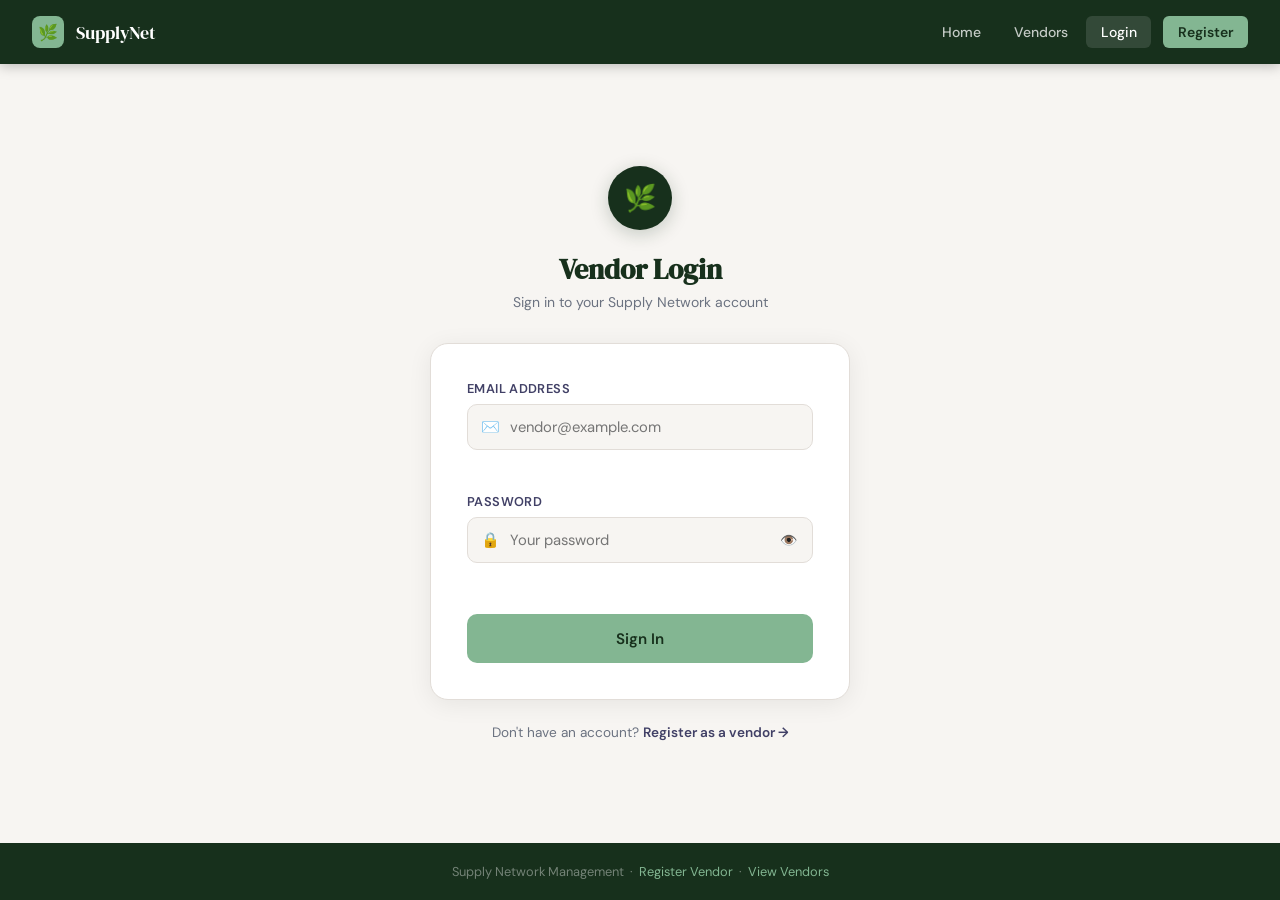
==== SupplyNetworkManagement/wwwroot/login.html @ 8d9d0550 "Add vendor registration, login, and vendor list frontend pages" ====
<!DOCTYPE html>
<html lang="en">
<head>
  <meta charset="UTF-8"/>
  <meta name="viewport" content="width=device-width, initial-scale=1.0"/>
  <title>Vendor Login · Supply Network Management</title>
  <link rel="preconnect" href="https://fonts.googleapis.com">
  <link rel="preconnect" href="https://fonts.gstatic.com" crossorigin>
  <link href="https://fonts.googleapis.com/css2?family=DM+Serif+Display:ital@0;1&family=DM+Sans:opsz,wght@9..40,300;9..40,400;9..40,500;9..40,600&display=swap" rel="stylesheet">
  <style>
    :root {
      --evergreen:       #17301c;
      --muted-teal:      #83b692;
      --midnight-violet: #310a31;
      --thistle:         #d6c3c9;
      --twilight-indigo: #414066;
      --bg:              #f7f5f2;
      --surface:         #ffffff;
      --text:            #1a1a1a;
      --text-muted:      #6b7280;
      --border:          #e2ddd8;
      --error:           #c0392b;
    }

    *, *::before, *::after { margin: 0; padding: 0; box-sizing: border-box; }

    body {
      font-family: 'DM Sans', sans-serif;
      background: var(--bg);
      color: var(--text);
      min-height: 100vh;
      display: flex; flex-direction: column;
    }

    header {
      background: var(--evergreen);
      padding: 0 2rem;
      display: flex; align-items: center; justify-content: space-between;
      height: 64px;
      position: sticky; top: 0; z-index: 100;
      box-shadow: 0 2px 12px rgba(0,0,0,.25);
    }
    .logo { display: flex; align-items: center; gap: .75rem; text-decoration: none; }
    .logo-icon {
      width: 32px; height: 32px; background: var(--muted-teal);
      border-radius: 8px; display: flex; align-items: center; justify-content: center; font-size: 16px;
    }
    .logo-text { font-family: 'DM Serif Display', serif; font-size: 1.15rem; color: #fff; }
    nav { display: flex; gap: .25rem; align-items: center; }
    nav a {
      color: rgba(255,255,255,.75); text-decoration: none;
      font-size: .875rem; font-weight: 500;
      padding: .45rem .9rem; border-radius: 6px;
      transition: color .2s, background .2s;
    }
    nav a:hover { color: #fff; background: rgba(255,255,255,.1); }
    nav a.active { color: #fff; background: rgba(255,255,255,.12); }
    nav a.cta { background: var(--muted-teal); color: var(--evergreen); font-weight: 600; margin-left: .5rem; }
    nav a.cta:hover { background: #96c5a3; }

    /* ── MAIN ── */
    .page {
      flex: 1;
      display: flex; align-items: center; justify-content: center;
      padding: 3rem 1.5rem;
      background: var(--bg);
    }

    .login-wrap {
      width: 100%; max-width: 420px;
      animation: slideUp .45s ease both;
    }

    @keyframes slideUp {
      from { opacity: 0; transform: translateY(24px); }
      to   { opacity: 1; transform: translateY(0); }
    }

    .login-header {
      text-align: center;
      margin-bottom: 2rem;
    }

    .login-avatar {
      width: 64px; height: 64px;
      background: var(--evergreen); border-radius: 50%;
      display: flex; align-items: center; justify-content: center;
      font-size: 26px;
      margin: 0 auto 1.25rem;
      box-shadow: 0 4px 18px rgba(23,48,28,.22);
    }

    .login-header h1 {
      font-family: 'DM Serif Display', serif;
      font-size: 1.75rem; color: var(--evergreen);
    }
    .login-header p { font-size: .875rem; color: var(--text-muted); margin-top: .3rem; }

    /* ── CARD ── */
    .form-card {
      background: var(--surface);
      border-radius: 18px;
      border: 1px solid var(--border);
      padding: 2.25rem;
      box-shadow: 0 4px 24px rgba(0,0,0,.07);
    }

    .field-group { display: flex; flex-direction: column; gap: 1.25rem; }
    .field { display: flex; flex-direction: column; gap: .45rem; }
    label {
      font-size: .8rem; font-weight: 600;
      letter-spacing: .03em; text-transform: uppercase;
      color: var(--twilight-indigo);
    }

    .input-wrap { position: relative; display: flex; align-items: center; }
    .input-icon {
      position: absolute; left: 14px;
      font-size: 15px; color: var(--text-muted); pointer-events: none;
    }

    input[type="email"],
    input[type="password"] {
      width: 100%;
      padding: .75rem .9rem .75rem 2.65rem;
      font-family: 'DM Sans', sans-serif;
      font-size: .925rem;
      background: var(--bg);
      border: 1.5px solid var(--border);
      border-radius: 10px; color: var(--text);
      transition: border-color .2s, box-shadow .2s, background .2s;
      outline: none;
    }
    input:focus { border-color: var(--muted-teal); background: #fff; box-shadow: 0 0 0 3px rgba(131,182,146,.18); }
    input.invalid { border-color: var(--error); box-shadow: 0 0 0 3px rgba(192,57,43,.12); }

    .field-error { font-size: .78rem; color: var(--error); min-height: 1rem; }

    .password-toggle {
      position: absolute; right: 12px;
      background: none; border: none; cursor: pointer;
      font-size: 14px; color: var(--text-muted); padding: 4px;
      transition: color .2s;
    }
    .password-toggle:hover { color: var(--evergreen); }

    .submit-row { margin-top: 1.75rem; display: flex; flex-direction: column; gap: .85rem; }

    .btn-submit {
      width: 100%; padding: .9rem;
      background: var(--muted-teal); color: var(--evergreen);
      font-family: 'DM Sans', sans-serif;
      font-size: .95rem; font-weight: 600;
      border: none; border-radius: 10px; cursor: pointer;
      display: flex; align-items: center; justify-content: center; gap: .5rem;
      transition: background .2s, transform .15s, box-shadow .2s;
    }
    .btn-submit:hover:not(:disabled) {
      background: #96c5a3; transform: translateY(-1px);
      box-shadow: 0 4px 18px rgba(131,182,146,.35);
    }
    .btn-submit:disabled { opacity: .6; cursor: not-allowed; }

    .spinner {
      width: 18px; height: 18px;
      border: 2px solid rgba(23,48,28,.25);
      border-top-color: var(--evergreen);
      border-radius: 50%;
      animation: spin .7s linear infinite;
      display: none;
    }
    .btn-submit.loading .spinner { display: block; }
    .btn-submit.loading .btn-label { display: none; }
    @keyframes spin { to { transform: rotate(360deg); } }

    .banner {
      display: none; border-radius: 10px;
      padding: .9rem 1.1rem; font-size: .875rem; font-weight: 500;
      align-items: center; gap: .6rem;
    }
    .banner.show { display: flex; }
    .banner.success { background: rgba(131,182,146,.18); border: 1px solid rgba(131,182,146,.4); color: var(--evergreen); }
    .banner.error   { background: rgba(192,57,43,.08);  border: 1px solid rgba(192,57,43,.25);  color: var(--error); }

    .register-prompt {
      text-align: center;
      margin-top: 1.5rem;
      font-size: .85rem; color: var(--text-muted);
    }
    .register-prompt a { color: var(--twilight-indigo); font-weight: 600; text-decoration: none; }
    .register-prompt a:hover { text-decoration: underline; }

    footer {
      background: var(--evergreen);
      padding: 1.25rem 2rem;
      text-align: center;
      color: rgba(255,255,255,.4); font-size: .8rem;
    }
    footer a { color: var(--muted-teal); text-decoration: none; }

    @media (max-width: 520px) {
      nav a:not(.mobile-show) { display: none; }
    }
  </style>
</head>
<body>

  <header>
    <a class="logo" href="/">
      <div class="logo-icon">🌿</div>
      <span class="logo-text">SupplyNet</span>
    </a>
    <nav>
      <a href="/">Home</a>
      <a href="/vendors.html">Vendors</a>
      <a href="/login.html" class="active mobile-show">Login</a>
      <a href="/register.html" class="cta">Register</a>
    </nav>
  </header>

  <main class="page">
    <div class="login-wrap">

      <div class="login-header">
        <div class="login-avatar">🌿</div>
        <h1>Vendor Login</h1>
        <p>Sign in to your Supply Network account</p>
      </div>

      <div class="form-card">
        <div class="field-group">

          <div class="field">
            <label for="email">Email Address</label>
            <div class="input-wrap">
              <span class="input-icon">✉️</span>
              <input type="email" id="email" placeholder="vendor@example.com" autocomplete="email"/>
            </div>
            <span class="field-error" id="emailErr"></span>
          </div>

          <div class="field">
            <label for="password">Password</label>
            <div class="input-wrap">
              <span class="input-icon">🔒</span>
              <input type="password" id="password" placeholder="Your password" autocomplete="current-password"/>
              <button class="password-toggle" type="button" id="togglePwd" aria-label="Toggle password visibility">👁️</button>
            </div>
            <span class="field-error" id="passwordErr"></span>
          </div>

        </div>

        <div class="submit-row">
          <div class="banner" id="globalBanner"></div>
          <button class="btn-submit" id="submitBtn" type="button">
            <span class="btn-label">Sign In</span>
            <div class="spinner"></div>
          </button>
        </div>
      </div>

      <p class="register-prompt">Don't have an account? <a href="/register.html">Register as a vendor →</a></p>

    </div>
  </main>

  <footer>
    Supply Network Management &nbsp;·&nbsp; <a href="/register.html">Register Vendor</a> &nbsp;·&nbsp; <a href="/vendors.html">View Vendors</a>
  </footer>

  <script>
    const API_BASE = '';

    const $ = id => document.getElementById(id);

    function setError(fieldId, msg) {
      const el = $(fieldId + 'Err');
      const input = $(fieldId);
      if (el)    el.textContent = msg ? '⚠ ' + msg : '';
      if (input) input.classList.toggle('invalid', !!msg);
    }

    function clearErrors() {
      ['email','password'].forEach(f => setError(f, ''));
    }

    function showBanner(msg, type = 'error') {
      const b = $('globalBanner');
      b.textContent = (type === 'success' ? '✓ ' : '✕ ') + msg;
      b.className = 'banner ' + type + ' show';
    }

    function setLoading(loading) {
      const btn = $('submitBtn');
      btn.disabled = loading;
      btn.classList.toggle('loading', loading);
    }

    function validate() {
      let ok = true;
      const email = $('email').value.trim();
      const pwd   = $('password').value;
      if (!email) { setError('email', 'Email is required'); ok = false; }
      if (!pwd)   { setError('password', 'Password is required'); ok = false; }
      return ok;
    }

    async function handleLogin() {
      clearErrors();
      $('globalBanner').className = 'banner';

      if (!validate()) return;

      const payload = {
        email:    $('email').value.trim(),
        password: $('password').value,
      };

      setLoading(true);

      try {
        const res = await fetch(`${API_BASE}/api/vendor/login`, {
          method: 'POST',
          headers: { 'Content-Type': 'application/json' },
          body: JSON.stringify(payload),
        });

        if (res.ok) {
          showBanner('Login successful! Redirecting…', 'success');
          // TODO: redirect to dashboard when built
          setTimeout(() => { window.location.href = '/vendors.html'; }, 1500);
        } else if (res.status === 404) {
          setError('email', 'No account found with this email');
        } else if (res.status === 401) {
          setError('password', 'Incorrect password');
        } else {
          const text = await res.text().catch(() => '');
          showBanner(text || `Error ${res.status}. Please try again.`);
        }
      } catch (err) {
        showBanner('Could not connect to the server. Is the API running?');
        console.error(err);
      } finally {
        setLoading(false);
      }
    }

    $('submitBtn').addEventListener('click', handleLogin);
    ['email','password'].forEach(id => {
      $(id).addEventListener('input', () => setError(id, ''));
    });
    document.querySelectorAll('input').forEach(input => {
      input.addEventListener('keydown', e => { if (e.key === 'Enter') handleLogin(); });
    });

    $('togglePwd').addEventListener('click', () => {
      const inp = $('password');
      const isText = inp.type === 'text';
      inp.type = isText ? 'password' : 'text';
      $('togglePwd').textContent = isText ? '👁️' : '🙈';
    });
  </script>

</body>
</html>
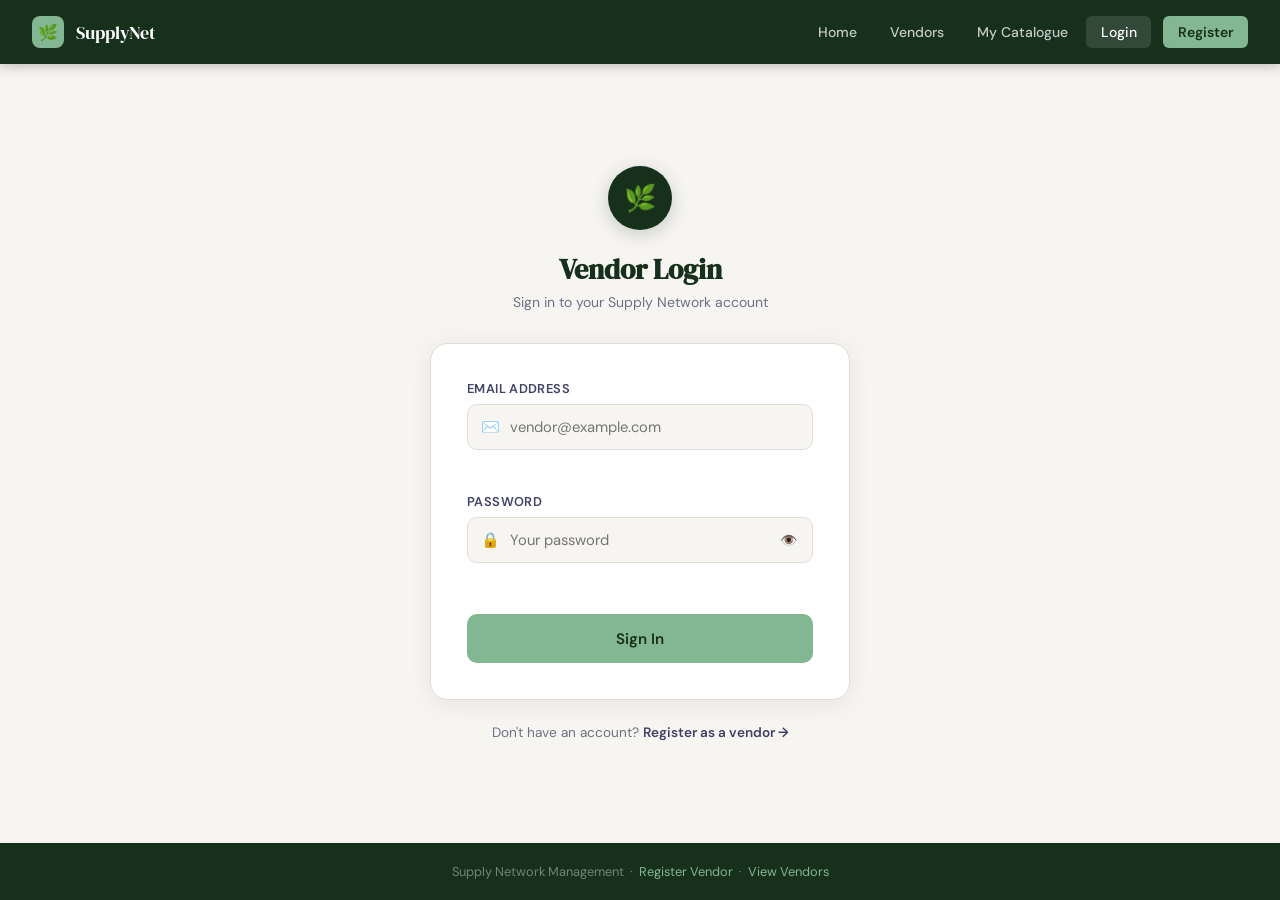
==== commit c6834d01: "updates that should work" ====
--- a/SupplyNetworkManagement/wwwroot/login.html
+++ b/SupplyNetworkManagement/wwwroot/login.html
@@ -1,366 +1,545 @@
-<!DOCTYPE html>
-<html lang="en">
-<head>
-  <meta charset="UTF-8"/>
-  <meta name="viewport" content="width=device-width, initial-scale=1.0"/>
-  <title>Vendor Login · Supply Network Management</title>
-  <link rel="preconnect" href="https://fonts.googleapis.com">
-  <link rel="preconnect" href="https://fonts.gstatic.com" crossorigin>
-  <link href="https://fonts.googleapis.com/css2?family=DM+Serif+Display:ital@0;1&family=DM+Sans:opsz,wght@9..40,300;9..40,400;9..40,500;9..40,600&display=swap" rel="stylesheet">
-  <style>
-    :root {
-      --evergreen:       #17301c;
-      --muted-teal:      #83b692;
-      --midnight-violet: #310a31;
-      --thistle:         #d6c3c9;
-      --twilight-indigo: #414066;
-      --bg:              #f7f5f2;
-      --surface:         #ffffff;
-      --text:            #1a1a1a;
-      --text-muted:      #6b7280;
-      --border:          #e2ddd8;
-      --error:           #c0392b;
-    }
-
-    *, *::before, *::after { margin: 0; padding: 0; box-sizing: border-box; }
-
-    body {
-      font-family: 'DM Sans', sans-serif;
-      background: var(--bg);
-      color: var(--text);
-      min-height: 100vh;
-      display: flex; flex-direction: column;
-    }
-
-    header {
-      background: var(--evergreen);
-      padding: 0 2rem;
-      display: flex; align-items: center; justify-content: space-between;
-      height: 64px;
-      position: sticky; top: 0; z-index: 100;
-      box-shadow: 0 2px 12px rgba(0,0,0,.25);
-    }
-    .logo { display: flex; align-items: center; gap: .75rem; text-decoration: none; }
-    .logo-icon {
-      width: 32px; height: 32px; background: var(--muted-teal);
-      border-radius: 8px; display: flex; align-items: center; justify-content: center; font-size: 16px;
-    }
-    .logo-text { font-family: 'DM Serif Display', serif; font-size: 1.15rem; color: #fff; }
-    nav { display: flex; gap: .25rem; align-items: center; }
-    nav a {
-      color: rgba(255,255,255,.75); text-decoration: none;
-      font-size: .875rem; font-weight: 500;
-      padding: .45rem .9rem; border-radius: 6px;
-      transition: color .2s, background .2s;
-    }
-    nav a:hover { color: #fff; background: rgba(255,255,255,.1); }
-    nav a.active { color: #fff; background: rgba(255,255,255,.12); }
-    nav a.cta { background: var(--muted-teal); color: var(--evergreen); font-weight: 600; margin-left: .5rem; }
-    nav a.cta:hover { background: #96c5a3; }
-
-    /* ── MAIN ── */
-    .page {
-      flex: 1;
-      display: flex; align-items: center; justify-content: center;
-      padding: 3rem 1.5rem;
-      background: var(--bg);
-    }
-
-    .login-wrap {
-      width: 100%; max-width: 420px;
-      animation: slideUp .45s ease both;
-    }
-
-    @keyframes slideUp {
-      from { opacity: 0; transform: translateY(24px); }
-      to   { opacity: 1; transform: translateY(0); }
-    }
-
-    .login-header {
-      text-align: center;
-      margin-bottom: 2rem;
-    }
-
-    .login-avatar {
-      width: 64px; height: 64px;
-      background: var(--evergreen); border-radius: 50%;
-      display: flex; align-items: center; justify-content: center;
-      font-size: 26px;
-      margin: 0 auto 1.25rem;
-      box-shadow: 0 4px 18px rgba(23,48,28,.22);
-    }
-
-    .login-header h1 {
-      font-family: 'DM Serif Display', serif;
-      font-size: 1.75rem; color: var(--evergreen);
-    }
-    .login-header p { font-size: .875rem; color: var(--text-muted); margin-top: .3rem; }
-
-    /* ── CARD ── */
-    .form-card {
-      background: var(--surface);
-      border-radius: 18px;
-      border: 1px solid var(--border);
-      padding: 2.25rem;
-      box-shadow: 0 4px 24px rgba(0,0,0,.07);
-    }
-
-    .field-group { display: flex; flex-direction: column; gap: 1.25rem; }
-    .field { display: flex; flex-direction: column; gap: .45rem; }
-    label {
-      font-size: .8rem; font-weight: 600;
-      letter-spacing: .03em; text-transform: uppercase;
-      color: var(--twilight-indigo);
-    }
-
-    .input-wrap { position: relative; display: flex; align-items: center; }
-    .input-icon {
-      position: absolute; left: 14px;
-      font-size: 15px; color: var(--text-muted); pointer-events: none;
-    }
-
-    input[type="email"],
-    input[type="password"] {
-      width: 100%;
-      padding: .75rem .9rem .75rem 2.65rem;
-      font-family: 'DM Sans', sans-serif;
-      font-size: .925rem;
-      background: var(--bg);
-      border: 1.5px solid var(--border);
-      border-radius: 10px; color: var(--text);
-      transition: border-color .2s, box-shadow .2s, background .2s;
-      outline: none;
-    }
-    input:focus { border-color: var(--muted-teal); background: #fff; box-shadow: 0 0 0 3px rgba(131,182,146,.18); }
-    input.invalid { border-color: var(--error); box-shadow: 0 0 0 3px rgba(192,57,43,.12); }
-
-    .field-error { font-size: .78rem; color: var(--error); min-height: 1rem; }
-
-    .password-toggle {
-      position: absolute; right: 12px;
-      background: none; border: none; cursor: pointer;
-      font-size: 14px; color: var(--text-muted); padding: 4px;
-      transition: color .2s;
-    }
-    .password-toggle:hover { color: var(--evergreen); }
-
-    .submit-row { margin-top: 1.75rem; display: flex; flex-direction: column; gap: .85rem; }
-
-    .btn-submit {
-      width: 100%; padding: .9rem;
-      background: var(--muted-teal); color: var(--evergreen);
-      font-family: 'DM Sans', sans-serif;
-      font-size: .95rem; font-weight: 600;
-      border: none; border-radius: 10px; cursor: pointer;
-      display: flex; align-items: center; justify-content: center; gap: .5rem;
-      transition: background .2s, transform .15s, box-shadow .2s;
-    }
-    .btn-submit:hover:not(:disabled) {
-      background: #96c5a3; transform: translateY(-1px);
-      box-shadow: 0 4px 18px rgba(131,182,146,.35);
-    }
-    .btn-submit:disabled { opacity: .6; cursor: not-allowed; }
-
-    .spinner {
-      width: 18px; height: 18px;
-      border: 2px solid rgba(23,48,28,.25);
-      border-top-color: var(--evergreen);
-      border-radius: 50%;
-      animation: spin .7s linear infinite;
-      display: none;
-    }
-    .btn-submit.loading .spinner { display: block; }
-    .btn-submit.loading .btn-label { display: none; }
-    @keyframes spin { to { transform: rotate(360deg); } }
-
-    .banner {
-      display: none; border-radius: 10px;
-      padding: .9rem 1.1rem; font-size: .875rem; font-weight: 500;
-      align-items: center; gap: .6rem;
-    }
-    .banner.show { display: flex; }
-    .banner.success { background: rgba(131,182,146,.18); border: 1px solid rgba(131,182,146,.4); color: var(--evergreen); }
-    .banner.error   { background: rgba(192,57,43,.08);  border: 1px solid rgba(192,57,43,.25);  color: var(--error); }
-
-    .register-prompt {
-      text-align: center;
-      margin-top: 1.5rem;
-      font-size: .85rem; color: var(--text-muted);
-    }
-    .register-prompt a { color: var(--twilight-indigo); font-weight: 600; text-decoration: none; }
-    .register-prompt a:hover { text-decoration: underline; }
-
-    footer {
-      background: var(--evergreen);
-      padding: 1.25rem 2rem;
-      text-align: center;
-      color: rgba(255,255,255,.4); font-size: .8rem;
-    }
-    footer a { color: var(--muted-teal); text-decoration: none; }
-
-    @media (max-width: 520px) {
-      nav a:not(.mobile-show) { display: none; }
-    }
-  </style>
-</head>
-<body>
-
-  <header>
-    <a class="logo" href="/">
-      <div class="logo-icon">🌿</div>
-      <span class="logo-text">SupplyNet</span>
-    </a>
-    <nav>
-      <a href="/">Home</a>
-      <a href="/vendors.html">Vendors</a>
-      <a href="/login.html" class="active mobile-show">Login</a>
-      <a href="/register.html" class="cta">Register</a>
-    </nav>
-  </header>
-
-  <main class="page">
-    <div class="login-wrap">
-
-      <div class="login-header">
-        <div class="login-avatar">🌿</div>
-        <h1>Vendor Login</h1>
-        <p>Sign in to your Supply Network account</p>
-      </div>
-
-      <div class="form-card">
-        <div class="field-group">
-
-          <div class="field">
-            <label for="email">Email Address</label>
-            <div class="input-wrap">
-              <span class="input-icon">✉️</span>
-              <input type="email" id="email" placeholder="vendor@example.com" autocomplete="email"/>
-            </div>
-            <span class="field-error" id="emailErr"></span>
-          </div>
-
-          <div class="field">
-            <label for="password">Password</label>
-            <div class="input-wrap">
-              <span class="input-icon">🔒</span>
-              <input type="password" id="password" placeholder="Your password" autocomplete="current-password"/>
-              <button class="password-toggle" type="button" id="togglePwd" aria-label="Toggle password visibility">👁️</button>
-            </div>
-            <span class="field-error" id="passwordErr"></span>
-          </div>
-
-        </div>
-
-        <div class="submit-row">
-          <div class="banner" id="globalBanner"></div>
-          <button class="btn-submit" id="submitBtn" type="button">
-            <span class="btn-label">Sign In</span>
-            <div class="spinner"></div>
-          </button>
-        </div>
-      </div>
-
-      <p class="register-prompt">Don't have an account? <a href="/register.html">Register as a vendor →</a></p>
-
-    </div>
-  </main>
-
-  <footer>
-    Supply Network Management &nbsp;·&nbsp; <a href="/register.html">Register Vendor</a> &nbsp;·&nbsp; <a href="/vendors.html">View Vendors</a>
-  </footer>
-
-  <script>
-    const API_BASE = '';
-
-    const $ = id => document.getElementById(id);
-
-    function setError(fieldId, msg) {
-      const el = $(fieldId + 'Err');
-      const input = $(fieldId);
-      if (el)    el.textContent = msg ? '⚠ ' + msg : '';
-      if (input) input.classList.toggle('invalid', !!msg);
-    }
-
-    function clearErrors() {
-      ['email','password'].forEach(f => setError(f, ''));
-    }
-
-    function showBanner(msg, type = 'error') {
-      const b = $('globalBanner');
-      b.textContent = (type === 'success' ? '✓ ' : '✕ ') + msg;
-      b.className = 'banner ' + type + ' show';
-    }
-
-    function setLoading(loading) {
-      const btn = $('submitBtn');
-      btn.disabled = loading;
-      btn.classList.toggle('loading', loading);
-    }
-
-    function validate() {
-      let ok = true;
-      const email = $('email').value.trim();
-      const pwd   = $('password').value;
-      if (!email) { setError('email', 'Email is required'); ok = false; }
-      if (!pwd)   { setError('password', 'Password is required'); ok = false; }
-      return ok;
-    }
-
-    async function handleLogin() {
-      clearErrors();
-      $('globalBanner').className = 'banner';
-
-      if (!validate()) return;
-
-      const payload = {
-        email:    $('email').value.trim(),
-        password: $('password').value,
-      };
-
-      setLoading(true);
-
-      try {
-        const res = await fetch(`${API_BASE}/api/vendor/login`, {
-          method: 'POST',
-          headers: { 'Content-Type': 'application/json' },
-          body: JSON.stringify(payload),
-        });
-
-        if (res.ok) {
-          showBanner('Login successful! Redirecting…', 'success');
-          // TODO: redirect to dashboard when built
-          setTimeout(() => { window.location.href = '/vendors.html'; }, 1500);
-        } else if (res.status === 404) {
-          setError('email', 'No account found with this email');
-        } else if (res.status === 401) {
-          setError('password', 'Incorrect password');
-        } else {
-          const text = await res.text().catch(() => '');
-          showBanner(text || `Error ${res.status}. Please try again.`);
-        }
-      } catch (err) {
-        showBanner('Could not connect to the server. Is the API running?');
-        console.error(err);
-      } finally {
-        setLoading(false);
-      }
-    }
-
-    $('submitBtn').addEventListener('click', handleLogin);
-    ['email','password'].forEach(id => {
-      $(id).addEventListener('input', () => setError(id, ''));
-    });
-    document.querySelectorAll('input').forEach(input => {
-      input.addEventListener('keydown', e => { if (e.key === 'Enter') handleLogin(); });
-    });
-
-    $('togglePwd').addEventListener('click', () => {
-      const inp = $('password');
-      const isText = inp.type === 'text';
-      inp.type = isText ? 'password' : 'text';
-      $('togglePwd').textContent = isText ? '👁️' : '🙈';
-    });
-  </script>
-
-</body>
-</html>
+<!DOCTYPE html>
+<html lang="en">
+<head>
+    <meta charset="UTF-8" />
+    <meta name="viewport" content="width=device-width, initial-scale=1.0" />
+    <title>Vendor Login · Supply Network Management</title>
+    <link rel="preconnect" href="https://fonts.googleapis.com">
+    <link rel="preconnect" href="https://fonts.gstatic.com" crossorigin>
+    <link href="https://fonts.googleapis.com/css2?family=DM+Serif+Display:ital@0;1&family=DM+Sans:opsz,wght@9..40,300;9..40,400;9..40,500;9..40,600&display=swap" rel="stylesheet">
+    <style>
+        :root {
+            --evergreen: #17301c;
+            --muted-teal: #83b692;
+            --midnight-violet: #310a31;
+            --thistle: #d6c3c9;
+            --twilight-indigo: #414066;
+            --bg: #f7f5f2;
+            --surface: #ffffff;
+            --text: #1a1a1a;
+            --text-muted: #6b7280;
+            --border: #e2ddd8;
+            --error: #c0392b;
+        }
+
+        *, *::before, *::after {
+            margin: 0;
+            padding: 0;
+            box-sizing: border-box;
+        }
+
+        body {
+            font-family: 'DM Sans', sans-serif;
+            background: var(--bg);
+            color: var(--text);
+            min-height: 100vh;
+            display: flex;
+            flex-direction: column;
+        }
+
+        header {
+            background: var(--evergreen);
+            padding: 0 2rem;
+            display: flex;
+            align-items: center;
+            justify-content: space-between;
+            height: 64px;
+            position: sticky;
+            top: 0;
+            z-index: 100;
+            box-shadow: 0 2px 12px rgba(0,0,0,.25);
+        }
+
+        .logo {
+            display: flex;
+            align-items: center;
+            gap: .75rem;
+            text-decoration: none;
+        }
+
+        .logo-icon {
+            width: 32px;
+            height: 32px;
+            background: var(--muted-teal);
+            border-radius: 8px;
+            display: flex;
+            align-items: center;
+            justify-content: center;
+            font-size: 16px;
+        }
+
+        .logo-text {
+            font-family: 'DM Serif Display', serif;
+            font-size: 1.15rem;
+            color: #fff;
+        }
+
+        nav {
+            display: flex;
+            gap: .25rem;
+            align-items: center;
+        }
+
+            nav a {
+                color: rgba(255,255,255,.75);
+                text-decoration: none;
+                font-size: .875rem;
+                font-weight: 500;
+                padding: .45rem .9rem;
+                border-radius: 6px;
+                transition: color .2s, background .2s;
+            }
+
+                nav a:hover {
+                    color: #fff;
+                    background: rgba(255,255,255,.1);
+                }
+
+                nav a.active {
+                    color: #fff;
+                    background: rgba(255,255,255,.12);
+                }
+
+                nav a.cta {
+                    background: var(--muted-teal);
+                    color: var(--evergreen);
+                    font-weight: 600;
+                    margin-left: .5rem;
+                }
+
+                    nav a.cta:hover {
+                        background: #96c5a3;
+                    }
+
+        /* ── MAIN ── */
+        .page {
+            flex: 1;
+            display: flex;
+            align-items: center;
+            justify-content: center;
+            padding: 3rem 1.5rem;
+            background: var(--bg);
+        }
+
+        .login-wrap {
+            width: 100%;
+            max-width: 420px;
+            animation: slideUp .45s ease both;
+        }
+
+        @keyframes slideUp {
+            from {
+                opacity: 0;
+                transform: translateY(24px);
+            }
+
+            to {
+                opacity: 1;
+                transform: translateY(0);
+            }
+        }
+
+        .login-header {
+            text-align: center;
+            margin-bottom: 2rem;
+        }
+
+        .login-avatar {
+            width: 64px;
+            height: 64px;
+            background: var(--evergreen);
+            border-radius: 50%;
+            display: flex;
+            align-items: center;
+            justify-content: center;
+            font-size: 26px;
+            margin: 0 auto 1.25rem;
+            box-shadow: 0 4px 18px rgba(23,48,28,.22);
+        }
+
+        .login-header h1 {
+            font-family: 'DM Serif Display', serif;
+            font-size: 1.75rem;
+            color: var(--evergreen);
+        }
+
+        .login-header p {
+            font-size: .875rem;
+            color: var(--text-muted);
+            margin-top: .3rem;
+        }
+
+        /* ── CARD ── */
+        .form-card {
+            background: var(--surface);
+            border-radius: 18px;
+            border: 1px solid var(--border);
+            padding: 2.25rem;
+            box-shadow: 0 4px 24px rgba(0,0,0,.07);
+        }
+
+        .field-group {
+            display: flex;
+            flex-direction: column;
+            gap: 1.25rem;
+        }
+
+        .field {
+            display: flex;
+            flex-direction: column;
+            gap: .45rem;
+        }
+
+        label {
+            font-size: .8rem;
+            font-weight: 600;
+            letter-spacing: .03em;
+            text-transform: uppercase;
+            color: var(--twilight-indigo);
+        }
+
+        .input-wrap {
+            position: relative;
+            display: flex;
+            align-items: center;
+        }
+
+        .input-icon {
+            position: absolute;
+            left: 14px;
+            font-size: 15px;
+            color: var(--text-muted);
+            pointer-events: none;
+        }
+
+        input[type="email"],
+        input[type="password"] {
+            width: 100%;
+            padding: .75rem .9rem .75rem 2.65rem;
+            font-family: 'DM Sans', sans-serif;
+            font-size: .925rem;
+            background: var(--bg);
+            border: 1.5px solid var(--border);
+            border-radius: 10px;
+            color: var(--text);
+            transition: border-color .2s, box-shadow .2s, background .2s;
+            outline: none;
+        }
+
+        input:focus {
+            border-color: var(--muted-teal);
+            background: #fff;
+            box-shadow: 0 0 0 3px rgba(131,182,146,.18);
+        }
+
+        input.invalid {
+            border-color: var(--error);
+            box-shadow: 0 0 0 3px rgba(192,57,43,.12);
+        }
+
+        .field-error {
+            font-size: .78rem;
+            color: var(--error);
+            min-height: 1rem;
+        }
+
+        .password-toggle {
+            position: absolute;
+            right: 12px;
+            background: none;
+            border: none;
+            cursor: pointer;
+            font-size: 14px;
+            color: var(--text-muted);
+            padding: 4px;
+            transition: color .2s;
+        }
+
+            .password-toggle:hover {
+                color: var(--evergreen);
+            }
+
+        .submit-row {
+            margin-top: 1.75rem;
+            display: flex;
+            flex-direction: column;
+            gap: .85rem;
+        }
+
+        .btn-submit {
+            width: 100%;
+            padding: .9rem;
+            background: var(--muted-teal);
+            color: var(--evergreen);
+            font-family: 'DM Sans', sans-serif;
+            font-size: .95rem;
+            font-weight: 600;
+            border: none;
+            border-radius: 10px;
+            cursor: pointer;
+            display: flex;
+            align-items: center;
+            justify-content: center;
+            gap: .5rem;
+            transition: background .2s, transform .15s, box-shadow .2s;
+        }
+
+            .btn-submit:hover:not(:disabled) {
+                background: #96c5a3;
+                transform: translateY(-1px);
+                box-shadow: 0 4px 18px rgba(131,182,146,.35);
+            }
+
+            .btn-submit:disabled {
+                opacity: .6;
+                cursor: not-allowed;
+            }
+
+        .spinner {
+            width: 18px;
+            height: 18px;
+            border: 2px solid rgba(23,48,28,.25);
+            border-top-color: var(--evergreen);
+            border-radius: 50%;
+            animation: spin .7s linear infinite;
+            display: none;
+        }
+
+        .btn-submit.loading .spinner {
+            display: block;
+        }
+
+        .btn-submit.loading .btn-label {
+            display: none;
+        }
+
+        @keyframes spin {
+            to {
+                transform: rotate(360deg);
+            }
+        }
+
+        .banner {
+            display: none;
+            border-radius: 10px;
+            padding: .9rem 1.1rem;
+            font-size: .875rem;
+            font-weight: 500;
+            align-items: center;
+            gap: .6rem;
+        }
+
+            .banner.show {
+                display: flex;
+            }
+
+            .banner.success {
+                background: rgba(131,182,146,.18);
+                border: 1px solid rgba(131,182,146,.4);
+                color: var(--evergreen);
+            }
+
+            .banner.error {
+                background: rgba(192,57,43,.08);
+                border: 1px solid rgba(192,57,43,.25);
+                color: var(--error);
+            }
+
+        .register-prompt {
+            text-align: center;
+            margin-top: 1.5rem;
+            font-size: .85rem;
+            color: var(--text-muted);
+        }
+
+            .register-prompt a {
+                color: var(--twilight-indigo);
+                font-weight: 600;
+                text-decoration: none;
+            }
+
+                .register-prompt a:hover {
+                    text-decoration: underline;
+                }
+
+        footer {
+            background: var(--evergreen);
+            padding: 1.25rem 2rem;
+            text-align: center;
+            color: rgba(255,255,255,.4);
+            font-size: .8rem;
+        }
+
+            footer a {
+                color: var(--muted-teal);
+                text-decoration: none;
+            }
+
+        @media (max-width: 520px) {
+            nav a:not(.mobile-show) {
+                display: none;
+            }
+        }
+    </style>
+</head>
+<body>
+
+    <header>
+        <a class="logo" href="/">
+            <div class="logo-icon">🌿</div>
+            <span class="logo-text">SupplyNet</span>
+        </a>
+        <nav>
+            <a href="/">Home</a>
+            <a href="/vendors.html">Vendors</a>
+            <a href="/suppliers.html">My Catalogue</a>
+            <a href="/login.html" class="active mobile-show">Login</a>
+            <a href="/register.html" class="cta">Register</a>
+        </nav>
+    </header>
+
+    <main class="page">
+        <div class="login-wrap">
+
+            <div class="login-header">
+                <div class="login-avatar">🌿</div>
+                <h1>Vendor Login</h1>
+                <p>Sign in to your Supply Network account</p>
+            </div>
+
+            <div class="form-card">
+                <div class="field-group">
+
+                    <div class="field">
+                        <label for="email">Email Address</label>
+                        <div class="input-wrap">
+                            <span class="input-icon">✉️</span>
+                            <input type="email" id="email" placeholder="vendor@example.com" autocomplete="email" />
+                        </div>
+                        <span class="field-error" id="emailErr"></span>
+                    </div>
+
+                    <div class="field">
+                        <label for="password">Password</label>
+                        <div class="input-wrap">
+                            <span class="input-icon">🔒</span>
+                            <input type="password" id="password" placeholder="Your password" autocomplete="current-password" />
+                            <button class="password-toggle" type="button" id="togglePwd" aria-label="Toggle password visibility">👁️</button>
+                        </div>
+                        <span class="field-error" id="passwordErr"></span>
+                    </div>
+
+                </div>
+
+                <div class="submit-row">
+                    <div class="banner" id="globalBanner"></div>
+                    <button class="btn-submit" id="submitBtn" type="button">
+                        <span class="btn-label">Sign In</span>
+                        <div class="spinner"></div>
+                    </button>
+                </div>
+            </div>
+
+            <p class="register-prompt">Don't have an account? <a href="/register.html">Register as a vendor →</a></p>
+
+        </div>
+    </main>
+
+    <footer>
+        Supply Network Management &nbsp;·&nbsp; <a href="/register.html">Register Vendor</a> &nbsp;·&nbsp; <a href="/vendors.html">View Vendors</a>
+    </footer>
+
+    <script>
+        const API_BASE = '';
+
+        const $ = id => document.getElementById(id);
+
+        function setError(fieldId, msg) {
+            const el = $(fieldId + 'Err');
+            const input = $(fieldId);
+            if (el) el.textContent = msg ? '⚠ ' + msg : '';
+            if (input) input.classList.toggle('invalid', !!msg);
+        }
+
+        function clearErrors() {
+            ['email', 'password'].forEach(f => setError(f, ''));
+        }
+
+        function showBanner(msg, type = 'error') {
+            const b = $('globalBanner');
+            b.textContent = (type === 'success' ? '✓ ' : '✕ ') + msg;
+            b.className = 'banner ' + type + ' show';
+        }
+
+        function setLoading(loading) {
+            const btn = $('submitBtn');
+            btn.disabled = loading;
+            btn.classList.toggle('loading', loading);
+        }
+
+        function validate() {
+            let ok = true;
+            const email = $('email').value.trim();
+            const pwd = $('password').value;
+            if (!email) { setError('email', 'Email is required'); ok = false; }
+            if (!pwd) { setError('password', 'Password is required'); ok = false; }
+            return ok;
+        }
+
+        async function handleLogin() {
+            clearErrors();
+            $('globalBanner').className = 'banner';
+
+            if (!validate()) return;
+
+            const payload = {
+                email: $('email').value.trim(),
+                password: $('password').value,
+            };
+
+            setLoading(true);
+
+            try {
+                const res = await fetch(`${API_BASE}/api/vendor/login`, {
+                    method: 'POST',
+                    headers: { 'Content-Type': 'application/json' },
+                    body: JSON.stringify(payload),
+                });
+
+                if (res.ok) {
+                    showBanner('Login successful! Redirecting…', 'success');
+                    setTimeout(() => { window.location.href = '/suppliers.html'; }, 1500);
+                } else if (res.status === 404) {
+                    setError('email', 'No account found with this email');
+                } else if (res.status === 401) {
+                    setError('password', 'Incorrect password');
+                } else {
+                    const text = await res.text().catch(() => '');
+                    showBanner(text || `Error ${res.status}. Please try again.`);
+                }
+            } catch (err) {
+                showBanner('Could not connect to the server. Is the API running?');
+                console.error(err);
+            } finally {
+                setLoading(false);
+            }
+        }
+
+        $('submitBtn').addEventListener('click', handleLogin);
+        ['email', 'password'].forEach(id => {
+            $(id).addEventListener('input', () => setError(id, ''));
+        });
+        document.querySelectorAll('input').forEach(input => {
+            input.addEventListener('keydown', e => { if (e.key === 'Enter') handleLogin(); });
+        });
+
+        $('togglePwd').addEventListener('click', () => {
+            const inp = $('password');
+            const isText = inp.type === 'text';
+            inp.type = isText ? 'password' : 'text';
+            $('togglePwd').textContent = isText ? '👁️' : '🙈';
+        });
+    </script>
+
+</body>
+</html>
